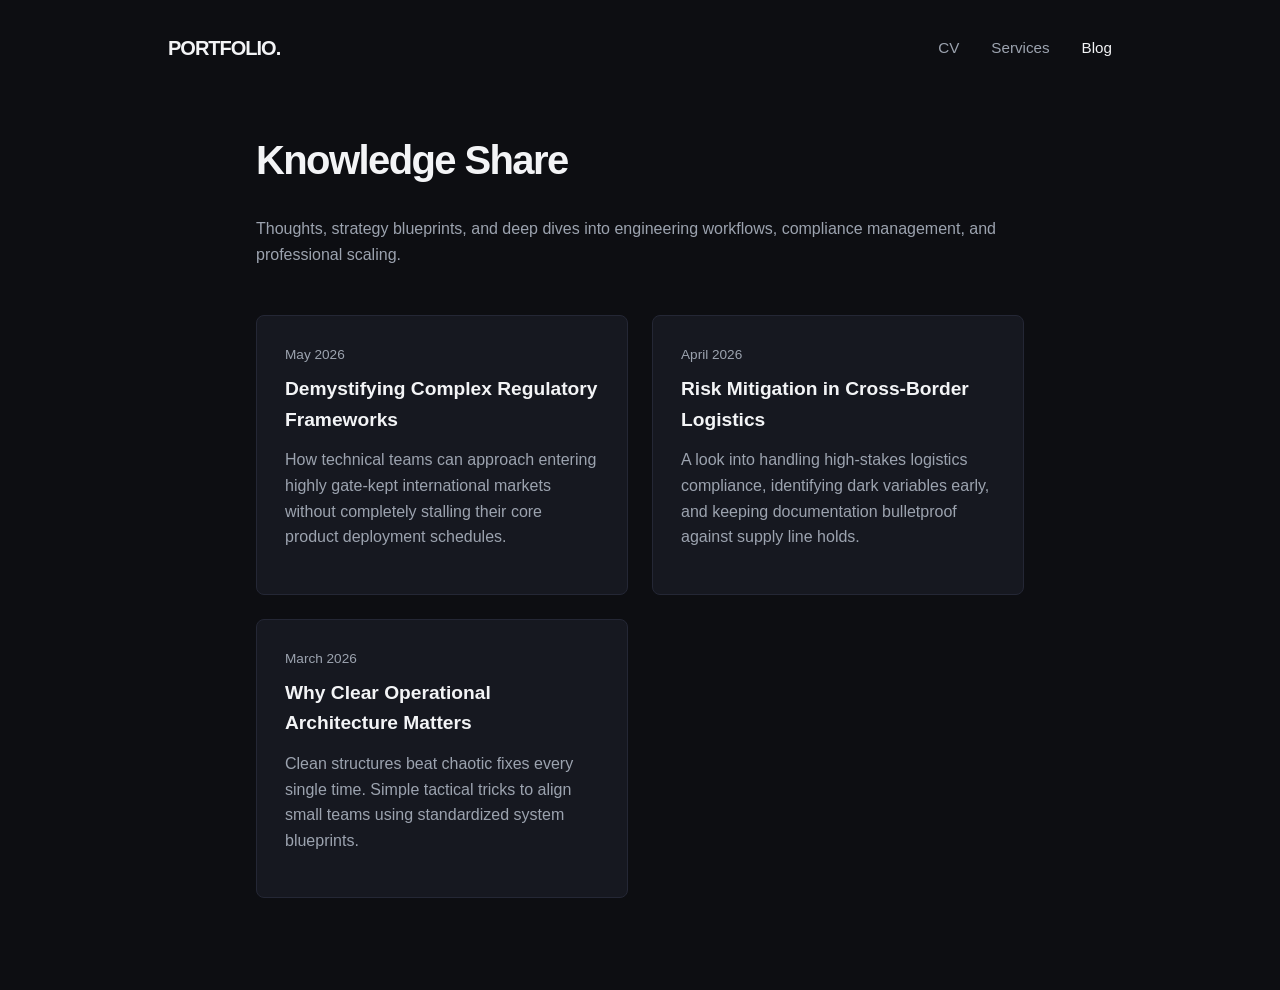
==== blog/index.html @ 347cdf7a "Add files via upload" ====
<!DOCTYPE html>
<html lang="en">
<head>
    <meta charset="UTF-8">
    <meta name="viewport" content="width=device-width, initial-scale=1.0">
    <title>Knowledge Share & Blog</title>
    <link rel="stylesheet" href="../style.css">
</head>
<body>

    <nav>
        <div class="logo"><a href="../index.html">PORTFOLIO.</a></div>
        <ul>
            <li><a href="../index.html">CV</a></li>
            <li><a href="../services/index.html">Services</a></li>
            <li><a href="index.html" class="active">Blog</a></li>
        </ul>
    </nav>

    <main class="container">
        <h1>Knowledge Share</h1>
        <p style="margin-bottom: 3rem;">Thoughts, strategy blueprints, and deep dives into engineering workflows, compliance management, and professional scaling.</p>

        <div class="grid">
            <div class="card">
                <span class="blog-date">May 2026</span>
                <h3>Demystifying Complex Regulatory Frameworks</h3>
                <p>How technical teams can approach entering highly gate-kept international markets without completely stalling their core product deployment schedules.</p>
            </div>

            <div class="card">
                <span class="blog-date">April 2026</span>
                <h3>Risk Mitigation in Cross-Border Logistics</h3>
                <p>A look into handling high-stakes logistics compliance, identifying dark variables early, and keeping documentation bulletproof against supply line holds.</p>
            </div>

            <div class="card">
                <span class="blog-date">March 2026</span>
                <h3>Why Clear Operational Architecture Matters</h3>
                <p>Clean structures beat chaotic fixes every single time. Simple tactical tricks to align small teams using standardized system blueprints.</p>
            </div>
        </div>
    </main>

</body>
</html>
---- style.css ----
/* --- Global Reset & Variables --- */
:root {
    --bg-color: #0d0e12;
    --surface-color: #161820;
    --text-primary: #f3f4f6;
    --text-secondary: #9ca3af;
    --accent: #3b82f6; /* Clean professional blue */
    --border: #242735;
    --font-sans: -apple-system, BlinkMacSystemFont, "Segoe UI", Roboto, Helvetica, Arial, sans-serif;
}

* {
    box-sizing: border-box;
    margin: 0;
    padding: 0;
}

body {
    background-color: var(--bg-color);
    color: var(--text-primary);
    font-family: var(--font-sans);
    line-height: 1.6;
    padding-bottom: 60px;
}

/* --- Navigation --- */
nav {
    display: flex;
    justify-content: space-between;
    align-items: center;
    padding: 2rem 10%;
    max-width: 1200px;
    margin: 0 auto;
}

.logo a {
    font-weight: 700;
    font-size: 1.25rem;
    letter-spacing: -0.05em;
    color: var(--text-primary);
    text-decoration: none;
}

nav ul {
    display: flex;
    list-style: none;
    gap: 2rem;
}

nav ul a {
    color: var(--text-secondary);
    text-decoration: none;
    font-size: 0.95rem;
    font-weight: 500;
    transition: color 0.2s ease;
}

nav ul a:hover, nav ul a.active {
    color: var(--text-primary);
}

/* --- Layout Containers --- */
.container {
    max-width: 800px;
    margin: 0 auto;
    padding: 2rem 1rem;
}

section {
    margin-bottom: 4rem;
}

h1 {
    font-size: 2.5rem;
    font-weight: 800;
    letter-spacing: -0.04em;
    margin-bottom: 1.5rem;
}

h2 {
    font-size: 1.5rem;
    font-weight: 700;
    letter-spacing: -0.02em;
    margin-bottom: 1.5rem;
    border-bottom: 1px solid var(--border);
    padding-bottom: 0.5rem;
}

p {
    color: var(--text-secondary);
    margin-bottom: 1rem;
}

/* --- Page 1: CV / Profile Elements --- */
.profile-hero {
    display: flex;
    align-items: center;
    gap: 2.5rem;
    margin-bottom: 4rem;
}

.profile-img {
    width: 150px;
    height: 150px;
    border-radius: 50%;
    object-fit: cover;
    border: 2px solid var(--border);
    background-color: var(--surface-color);
}

.cv-item {
    margin-bottom: 2rem;
}

.cv-meta {
    display: flex;
    justify-content: space-between;
    font-size: 0.9rem;
    color: var(--accent);
    font-weight: 600;
    margin-bottom: 0.25rem;
}

.cv-title {
    font-size: 1.15rem;
    font-weight: 600;
}

/* --- Page 2: Grid Layout (Services & Blog) --- */
.grid {
    display: grid;
    grid-template-columns: 1fr;
    gap: 1.5rem;
}

@media(min-width: 600px) {
    .grid {
        grid-template-columns: 1fr 1fr;
    }
}

.card {
    background-color: var(--surface-color);
    border: 1px solid var(--border);
    padding: 1.75rem;
    border-radius: 8px;
    transition: transform 0.2s ease, border-color 0.2s ease;
}

.card:hover {
    transform: translateY(-2px);
    border-color: var(--accent);
}

.card h3 {
    margin-bottom: 0.75rem;
    font-size: 1.2rem;
}

/* --- Page 3: Blog Specifics --- */
.blog-date {
    font-size: 0.85rem;
    color: var(--text-secondary);
    margin-bottom: 0.5rem;
    display: block;
}

/* --- Contact Section & Footer --- */
.contact-list {
    list-style: none;
    display: flex;
    gap: 1.5rem;
    flex-wrap: wrap;
}

.contact-list a {
    color: var(--accent);
    text-decoration: none;
    font-weight: 500;
}

.contact-list a:hover {
    text-decoration: underline;
}

/* Responsive adjustments for profile hero */
@media (max-width: 600px) {
    .profile-hero {
        flex-direction: column;
        text-align: center;
        gap: 1.5rem;
    }
}
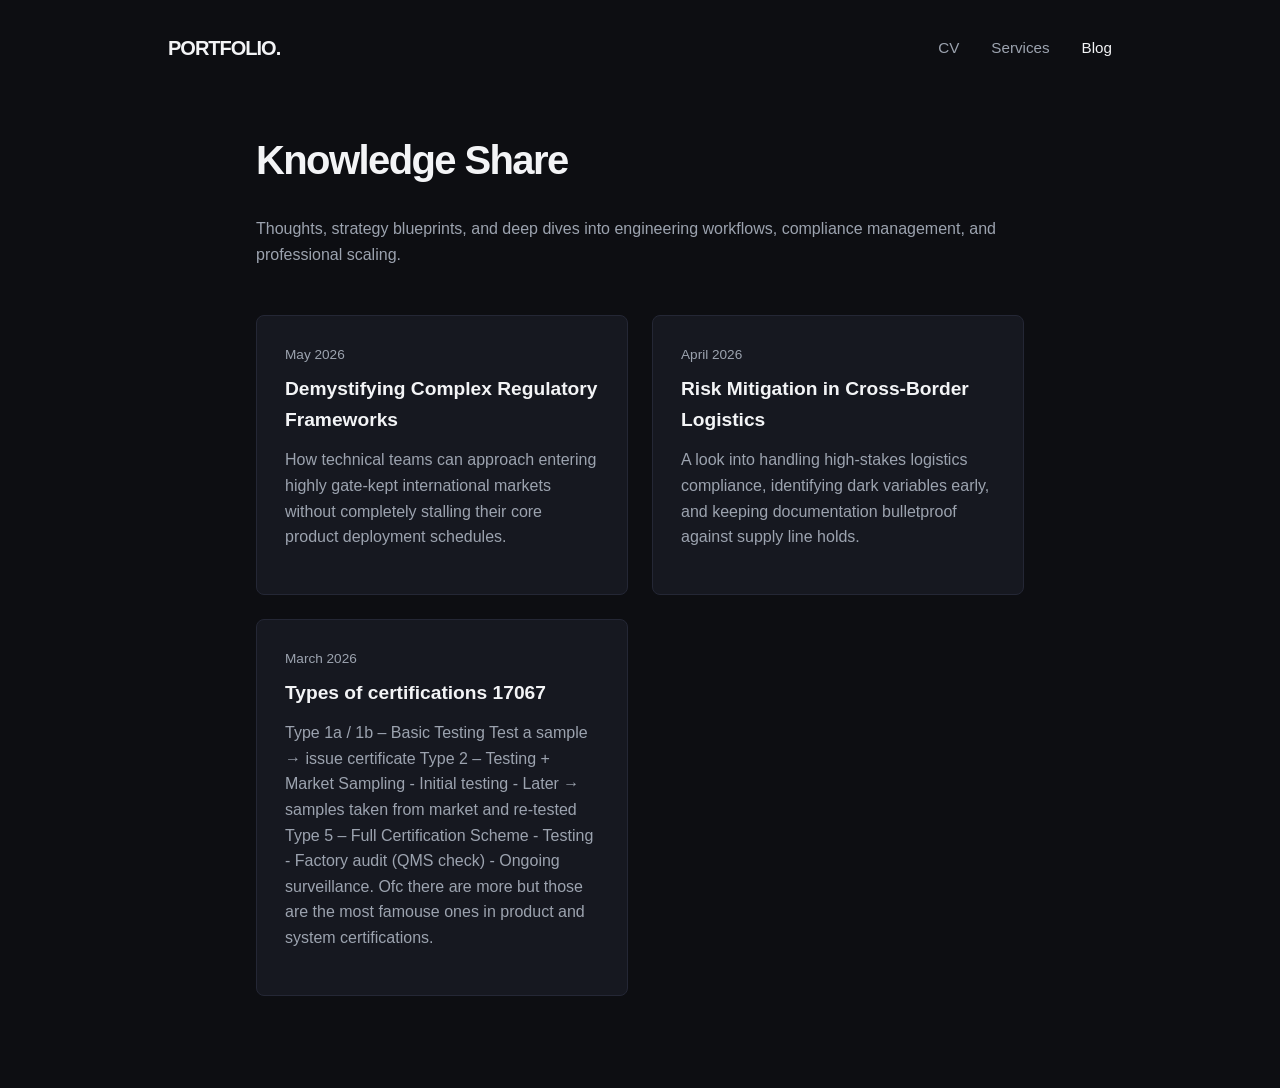
==== commit 9998bf42: "Revise blog content and add certification types Updated blog post details and added new content on c" ====
--- a/blog/index.html
+++ b/blog/index.html
@@ -36,11 +36,21 @@
 
             <div class="card">
                 <span class="blog-date">March 2026</span>
-                <h3>Why Clear Operational Architecture Matters</h3>
-                <p>Clean structures beat chaotic fixes every single time. Simple tactical tricks to align small teams using standardized system blueprints.</p>
+                <h3>Types of certifications 17067</h3>
+                <p>Type 1a / 1b – Basic Testing 
+                    Test a sample → issue certificate
+                    Type 2 – Testing + Market Sampling
+                    - Initial testing
+                    - Later → samples taken from market and re-tested
+                    Type 5 – Full Certification Scheme
+                    - Testing
+                    - Factory audit (QMS check)
+                    - Ongoing surveillance.
+                    Ofc there are more but those are the most famouse ones in product and system certifications.
+                </p>
             </div>
         </div>
     </main>
 
 </body>
-</html>+</html>
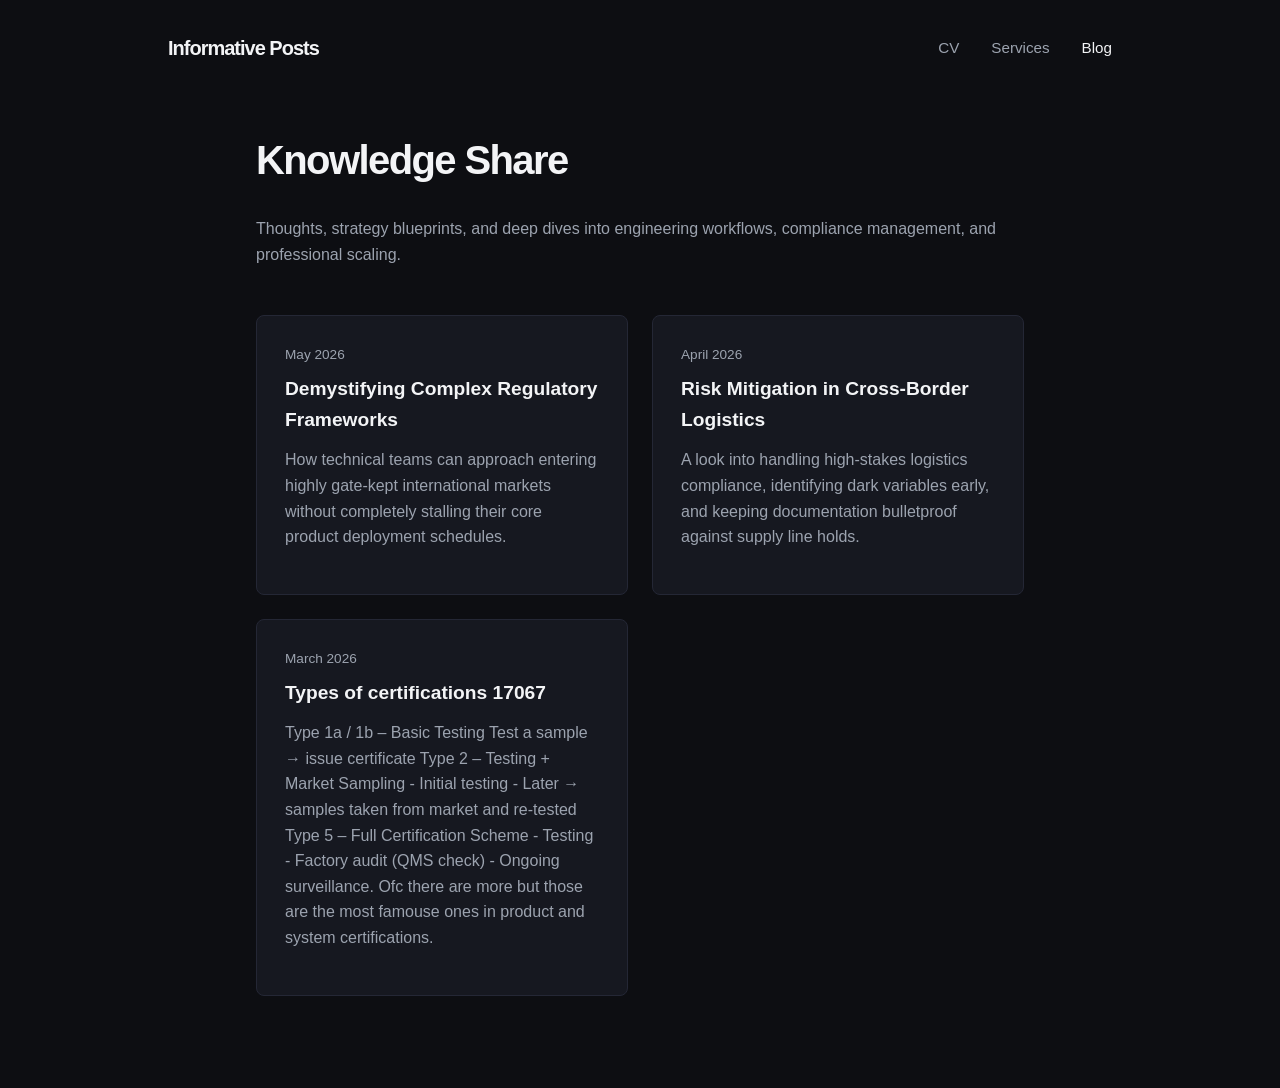
==== commit f02cf6fb: "Update blog navigation and content structure" ====
--- a/blog/index.html
+++ b/blog/index.html
@@ -9,7 +9,7 @@
 <body>
 
     <nav>
-        <div class="logo"><a href="../index.html">PORTFOLIO.</a></div>
+        <div class="logo"><a href="../index.html">Informative Posts</a></div>
         <ul>
             <li><a href="../index.html">CV</a></li>
             <li><a href="../services/index.html">Services</a></li>
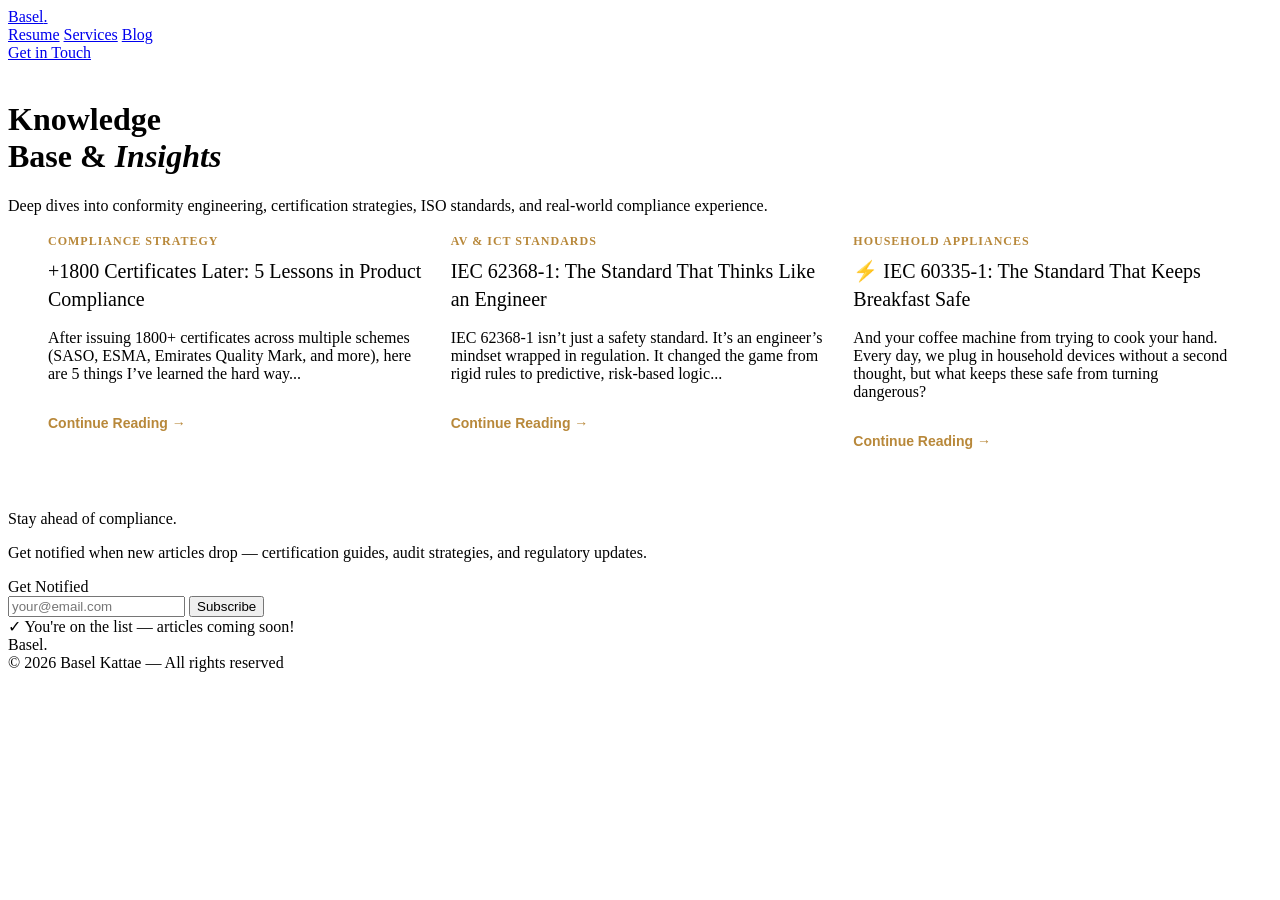
==== commit ec8ae138: "Update index.html" ====
--- a/blog/index.html
+++ b/blog/index.html
@@ -1,56 +1,344 @@
 <!DOCTYPE html>
 <html lang="en">
 <head>
-    <meta charset="UTF-8">
-    <meta name="viewport" content="width=device-width, initial-scale=1.0">
-    <title>Knowledge Share & Blog</title>
-    <link rel="stylesheet" href="../style.css">
+<meta charset="UTF-8">
+<meta name="viewport" content="width=device-width, initial-scale=1.0">
+<title>Blog — Basel Kattae</title>
+<link rel="preconnect" href="https://fonts.googleapis.com">
+<link rel="preconnect" href="https://fonts.gstatic.com" crossorigin>
+<link href="https://fonts.googleapis.com/css2?family=Inter:wght@300;400;500;600&family=Plus+Jakarta+Sans:wght@500;600;700;800&display=swap" rel="stylesheet">
+<link rel="stylesheet" href="style.css">
+
+<!-- Layout Ratio, Watermark, and Modal Styles -->
+<style>
+  /* Enhance background page watermark readability */
+  .page-watermark {
+    color: rgba(255, 255, 255, 0.07) !important;
+    pointer-events: none;
+  }
+
+  /* Interactive Blog Pop-Up Modal Styles */
+  .blog-modal {
+    display: none;
+    position: fixed;
+    top: 0;
+    left: 0;
+    width: 100%;
+    height: 100%;
+    background-color: rgba(10, 10, 12, 0.85);
+    backdrop-filter: blur(8px);
+    z-index: 1000;
+    justify-content: center;
+    align-items: center;
+    opacity: 0;
+    transition: opacity 0.3s ease;
+    padding: 20px;
+  }
+  .blog-modal.active {
+    display: flex;
+    opacity: 1;
+  }
+  .modal-content {
+    background-color: #16161a;
+    border: 1px solid rgba(255, 255, 255, 0.1);
+    max-width: 680px;
+    width: 100%;
+    max-height: 85vh;
+    overflow-y: auto;
+    border-radius: 12px;
+    padding: 40px;
+    position: relative;
+    box-shadow: 0 20px 40px rgba(0,0,0,0.5);
+    transform: translateY(20px);
+    transition: transform 0.3s ease;
+  }
+  .blog-modal.active .modal-content {
+    transform: translateY(0);
+  }
+  .modal-close {
+    position: absolute;
+    top: 20px;
+    right: 24px;
+    background: none;
+    border: none;
+    color: #888;
+    font-size: 28px;
+    cursor: pointer;
+    transition: color 0.2s;
+  }
+  .modal-close:hover {
+    color: #fff;
+  }
+  .modal-tag {
+    font-size: 12px;
+    color: #b8883a;
+    text-transform: uppercase;
+    letter-spacing: 1.5px;
+    font-weight: 600;
+    margin-bottom: 12px;
+    display: inline-block;
+  }
+  .modal-title {
+    font-family: 'Plus Jakarta Sans', sans-serif;
+    font-size: 28px;
+    color: #fff;
+    font-weight: 700;
+    line-height: 1.3;
+    margin-bottom: 20px;
+  }
+  .modal-body {
+    color: #ccc;
+    font-size: 16px;
+    line-height: 1.7;
+  }
+  .modal-body p {
+    margin-bottom: 16px;
+  }
+  .modal-body ul {
+    margin: 16px 0 20px 20px;
+  }
+  .modal-body li {
+    margin-bottom: 10px;
+  }
+  .modal-body a {
+    color: #b8883a;
+    text-decoration: none;
+    font-weight: 500;
+  }
+  .modal-body a:hover {
+    text-decoration: underline;
+  }
+  
+  /* Outer grid dynamic button */
+  .read-more-btn {
+    margin-top: 16px;
+    color: #b8883a;
+    font-size: 14px;
+    font-weight: 600;
+    background: none;
+    border: none;
+    padding: 0;
+    cursor: pointer;
+    text-align: left;
+    display: inline-flex;
+    align-items: center;
+    gap: 6px;
+  }
+  .blog-card-clickable {
+    cursor: pointer;
+    transition: transform 0.2s, border-color 0.2s;
+  }
+  .blog-card-clickable:hover {
+    border-color: rgba(184, 136, 58, 0.4) !important;
+  }
+
+  /* Responsive Fixes for Even Mobile Display Ratios */
+  @media (max-width: 900px) {
+    .blog-hero h1 {
+      font-size: 42px !important;
+    }
+    .blog-grid {
+      grid-template-columns: 1fr !important;
+      gap: 24px !important;
+    }
+  }
+
+  @media (max-width: 600px) {
+    nav { padding: 0 16px !important; }
+    .nav-links { gap: 8px !important; }
+    .nav-btn { padding: 6px 10px !important; font-size: 12px !important; }
+    .nav-cta { display: none !important; }
+    .blog-hero { padding: 0 16px !important; text-align: center !important; }
+    .blog-hero h1 { font-size: 32px !important; }
+    .blog-grid { grid-template-columns: 1fr !important; padding: 0 16px !important; }
+    .modal-content { padding: 30px 20px !important; }
+    .modal-title { font-size: 22px !important; }
+    .blog-newsletter { flex-direction: column !important; gap: 32px !important; padding: 40px 16px !important; text-align: center !important; }
+    .newsletter-form { flex-direction: column !important; gap: 12px !important; }
+    .newsletter-input, .newsletter-submit { width: 100% !important; border-radius: 4px !important; }
+  }
+</style>
 </head>
 <body>
 
-    <nav>
-        <div class="logo"><a href="../index.html">Informative Posts</a></div>
+<nav>
+  <a class="nav-logo" href="index.html">Basel<span>.</span></a>
+  <div class="nav-links">
+    <a class="nav-btn" href="index.html">Resume</a>
+    <a class="nav-btn" href="services.html">Services</a>
+    <a class="nav-btn active" href="blog.html">Blog</a>
+  </div>
+  <a class="nav-cta" href="mailto:basel.mech@gmail.com">Get in Touch</a>
+</nav>
+
+<div class="watermark-container">
+  <div class="page-watermark" style="top: 60px;">Insights</div>
+
+  <div class="blog-hero scroll-reveal" style="margin-top: var(--nav-h);">
+    <h1>Knowledge<br>Base &amp; <em>Insights</em></h1>
+    <p>Deep dives into conformity engineering, certification strategies, ISO standards, and real-world compliance experience.</p>
+  </div>
+</div>
+
+<div class="blog-grid" style="display: grid; grid-template-columns: repeat(3, 1fr); gap: 24px; max-width: 1200px; margin: 0 auto; padding: 0 40px 60px 40px;">
+  
+  <!-- Post 1 Card Outer -->
+  <div class="project-card blog-card-clickable scroll-reveal" onclick="openModal('post1')">
+    <span style="font-size: 12px; color: #b8883a; letter-spacing: 1px; text-transform: uppercase; font-weight:600;">Compliance Strategy</span>
+    <div class="project-name" style="margin: 8px 0 12px 0; font-size: 20px; line-height: 1.4;">+1800 Certificates Later: 5 Lessons in Product Compliance</div>
+    <p class="project-desc">After issuing 1800+ certificates across multiple schemes (SASO, ESMA, Emirates Quality Mark, and more), here are 5 things I’ve learned the hard way...</p>
+    <button class="read-more-btn">Continue Reading →</button>
+  </div>
+
+  <!-- Post 2 Card Outer -->
+  <div class="project-card blog-card-clickable scroll-reveal delay-1" onclick="openModal('post2')">
+    <span style="font-size: 12px; color: #b8883a; letter-spacing: 1px; text-transform: uppercase; font-weight:600;">AV &amp; ICT Standards</span>
+    <div class="project-name" style="margin: 8px 0 12px 0; font-size: 20px; line-height: 1.4;">IEC 62368-1: The Standard That Thinks Like an Engineer</div>
+    <p class="project-desc">IEC 62368-1 isn’t just a safety standard. It’s an engineer’s mindset wrapped in regulation. It changed the game from rigid rules to predictive, risk-based logic...</p>
+    <button class="read-more-btn">Continue Reading →</button>
+  </div>
+
+  <!-- Post 3 Card Outer -->
+  <div class="project-card blog-card-clickable scroll-reveal delay-2" onclick="openModal('post3')">
+    <span style="font-size: 12px; color: #b8883a; letter-spacing: 1px; text-transform: uppercase; font-weight:600;">Household Appliances</span>
+    <div class="project-name" style="margin: 8px 0 12px 0; font-size: 20px; line-height: 1.4;">⚡ IEC 60335-1: The Standard That Keeps Breakfast Safe</div>
+    <p class="project-desc">And your coffee machine from trying to cook your hand. Every day, we plug in household devices without a second thought, but what keeps these safe from turning dangerous?</p>
+    <button class="read-more-btn">Continue Reading →</button>
+  </div>
+
+</div>
+
+<!-- NEWSLETTER SECTION -->
+<div class="blog-newsletter scroll-reveal">
+  <div>
+    <div class="newsletter-title">Stay ahead of compliance.</div>
+    <p class="newsletter-sub">Get notified when new articles drop — certification guides, audit strategies, and regulatory updates.</p>
+  </div>
+  <div>
+    <div class="newsletter-heading-mini">Get Notified</div>
+    <div class="newsletter-form">
+      <input class="newsletter-input" type="email" placeholder="your@email.com">
+      <button class="newsletter-submit" onclick="handleSubscribe()">Subscribe</button>
+    </div>
+    <div id="subscribe-msg" class="newsletter-success-msg">✓ You're on the list — articles coming soon!</div>
+  </div>
+</div>
+
+<!-- POP-UP MODAL FRAMEWORK -->
+<div id="blogModal" class="blog-modal" onclick="closeModal(event)">
+  <div class="modal-content" onclick="event.stopPropagation()">
+    <button class="modal-close" onclick="closeModal(event, true)">&times;</button>
+    <div id="modalTag" class="modal-tag"></div>
+    <h2 id="modalTitle" class="modal-title"></h2>
+    <div id="modalBody" class="modal-body"></div>
+  </div>
+</div>
+
+<footer>
+  <div class="footer-name">Basel<span>.</span></div>
+  <div class="footer-copy">© 2026 Basel Kattae — All rights reserved</div>
+</footer>
+
+<!-- MODAL INTERACTION DATA AND LOGIC SCRIPT -->
+<script>
+  // Structured post details for the pop-up modal containers
+  const postData = {
+    post1: {
+      tag: "Compliance Strategy",
+      title: "+1800 Certificates Later: 5 Lessons in Product Compliance",
+      body: `
+        <p>After issuing 1800+ certificates across multiple schemes (SASO, ESMA, Emirates Quality Mark, and more), here are 5 things I’ve learned the hard way:</p>
         <ul>
-            <li><a href="../index.html">CV</a></li>
-            <li><a href="../services/index.html">Services</a></li>
-            <li><a href="index.html" class="active">Blog</a></li>
+          <li><strong>Documentation is your first product</strong> — If it’s not clear, complete, and compliant, your product won't cross borders.</li>
+          <li><strong>Testing ≠ certification</strong> — Many think a passed lab report means approval. Wrong. Standards ≠ stickers.</li>
+          <li><strong>International standards are not optional</strong> — They’re your ticket to global markets. Ignore them, and the gates close.</li>
+          <li><strong>Product design matters</strong> — Even brilliant tech fails certification if safety isn't considered early.</li>
+          <li><strong>Engineers who write like lawyers are unstoppable</strong> — Clarity in technical files is gold. Train for it.</li>
         </ul>
-    </nav>
-
-    <main class="container">
-        <h1>Knowledge Share</h1>
-        <p style="margin-bottom: 3rem;">Thoughts, strategy blueprints, and deep dives into engineering workflows, compliance management, and professional scaling.</p>
-
-        <div class="grid">
-            <div class="card">
-                <span class="blog-date">May 2026</span>
-                <h3>Demystifying Complex Regulatory Frameworks</h3>
-                <p>How technical teams can approach entering highly gate-kept international markets without completely stalling their core product deployment schedules.</p>
-            </div>
-
-            <div class="card">
-                <span class="blog-date">April 2026</span>
-                <h3>Risk Mitigation in Cross-Border Logistics</h3>
-                <p>A look into handling high-stakes logistics compliance, identifying dark variables early, and keeping documentation bulletproof against supply line holds.</p>
-            </div>
-
-            <div class="card">
-                <span class="blog-date">March 2026</span>
-                <h3>Types of certifications 17067</h3>
-                <p>Type 1a / 1b – Basic Testing 
-                    Test a sample → issue certificate
-                    Type 2 – Testing + Market Sampling
-                    - Initial testing
-                    - Later → samples taken from market and re-tested
-                    Type 5 – Full Certification Scheme
-                    - Testing
-                    - Factory audit (QMS check)
-                    - Ongoing surveillance.
-                    Ofc there are more but those are the most famouse ones in product and system certifications.
-                </p>
-            </div>
-        </div>
-    </main>
-
+        <p>The devil is in the details—and so is compliance.</p>
+        <p>I'm always happy to chat about conformity assessment, audits, or how to make your certification process smoother.</p>
+        <p>Also, don't hesitate to contact us at RACS. We are always happy to assist and help you throughout your journey of compliance.</p>
+        <p>Also remember to check our website to see what services we provide at <a href="https://www.racs-me.com/" target="_blank"><strong>www.racs-me.com</strong></a></p>
+      `
+    },
+    post2: {
+      tag: "AV & ICT Standards",
+      title: "IEC 62368-1: The Standard That Thinks Like an Engineer",
+      body: `
+        <p>IEC 62368-1 isn’t just a safety standard. It’s an engineer’s mindset wrapped in regulation.</p>
+        <p>Most people think it's just another dry update to IEC 60950 or 60065. But 62368-1? It changed the game. Instead of just prescribing rules, it asks:</p>
+        <ul>
+          <li>🔌 What are the energy sources involved?</li>
+          <li>🧠 What are the safeguards?</li>
+          <li>🛡️ What happens if those safeguards fail?</li>
+        </ul>
+        <p>It’s risk-based. Predictive. Smarter.</p>
+        <p>For example: It classifies energy sources into Class 1, 2, or 3 (safe to dangerous). It demands solid barriers, not just stickers, for protection. It looks at pain, injury, and fire as quantifiable, preventable outcomes.</p>
+        <p>And if you work in mobile phones, chargers, or consumer electronics: This standard decides your product’s ticket to the Gulf, EU, and beyond. It’s safety engineering with purpose.</p>
+        <p>Have questions about your product’s readiness for IEC 62368-1? Happy to talk.</p>
+        <p>Also always remember to check our services and contact us for any assists.</p>
+      `
+    },
+    post3: {
+      tag: "Household Appliances",
+      title: "⚡ IEC 60335-1: The Standard That Keeps Breakfast Safe",
+      body: `
+        <p>And your coffee machine from trying to cook your hand. 🫡</p>
+        <p>Every day, we plug in devices at home without a second thought—microwaves, kettles, air fryers, chargers. But what keeps these friendly appliances from turning into tiny electric dangers?</p>
+        <p><strong>⚙️ IEC 60335-1</strong></p>
+        <p>This standard is the global safety blueprint for electrical appliances used in households and similar locations. It answers questions like:</p>
+        <ul>
+          <li>🔥 How hot can the housing of a kettle get before it's dangerous?</li>
+          <li>🔌 Will a toaster survive a voltage spike without catching fire?</li>
+          <li>👶 Can a curious kid poke something into a vent and not end up hurt?</li>
+        </ul>
+        <p>It covers electrical insulation and leakage current, heating tests (some parts are tested up to +150°C under stress), mechanical stability & drop tests, and abnormal operation safety (because yes, people will operate a blender with no load 🤦‍♂️).</p>
+        <p>And here’s the twist: Even the best-designed product can fail certification if it doesn’t meet 60335-1 under lab conditions. That’s why manufacturers aiming for SASO, ESMA, or G-Mark compliance must nail this standard first—because it’s the foundation of household product safety.</p>
+        <p>As a conformity engineer reviewing files every day—I can confirm: IEC 60335-1 isn’t optional. It’s the line between safety and liability.</p>
+        <p>If your household product is headed for the Gulf, don’t guess your way through this. Let’s talk before customs does.</p>
+        <p>And always check our services. And contact us for any further enquiries.</p>
+      `
+    }
+  };
+
+  function openModal(id) {
+    const data = postData[id];
+    if (!data) return;
+    
+    document.getElementById('modalTag').innerText = data.tag;
+    document.getElementById('modalTitle').innerText = data.title;
+    document.getElementById('modalBody').innerHTML = data.body;
+    
+    const modal = document.getElementById('blogModal');
+    modal.classList.add('active');
+    document.body.style.overflow = 'hidden'; // Prevents background body scrolling
+  }
+
+  function closeModal(event, force = false) {
+    if (force || (event && event.target.id === 'blogModal')) {
+      const modal = document.getElementById('blogModal');
+      modal.classList.remove('active');
+      document.body.style.overflow = ''; // Re-enables background body scrolling
+    }
+  }
+
+  function handleSubscribe() {
+    const input = document.querySelector('.newsletter-input');
+    const msg = document.getElementById('subscribe-msg');
+    if (input.value.includes('@')) {
+      msg.style.display = 'block';
+      input.value = '';
+      setTimeout(() => msg.style.display = 'none', 4000);
+    }
+  }
+
+  const observer = new IntersectionObserver((entries) => {
+    entries.forEach(entry => {
+      if (entry.isIntersecting) entry.target.classList.add('visible');
+    });
+  }, { threshold: 0.05, rootMargin: "0px 0px -50px 0px" });
+
+  document.querySelectorAll('.scroll-reveal').forEach(el => observer.observe(el));
+</script>
 </body>
 </html>
